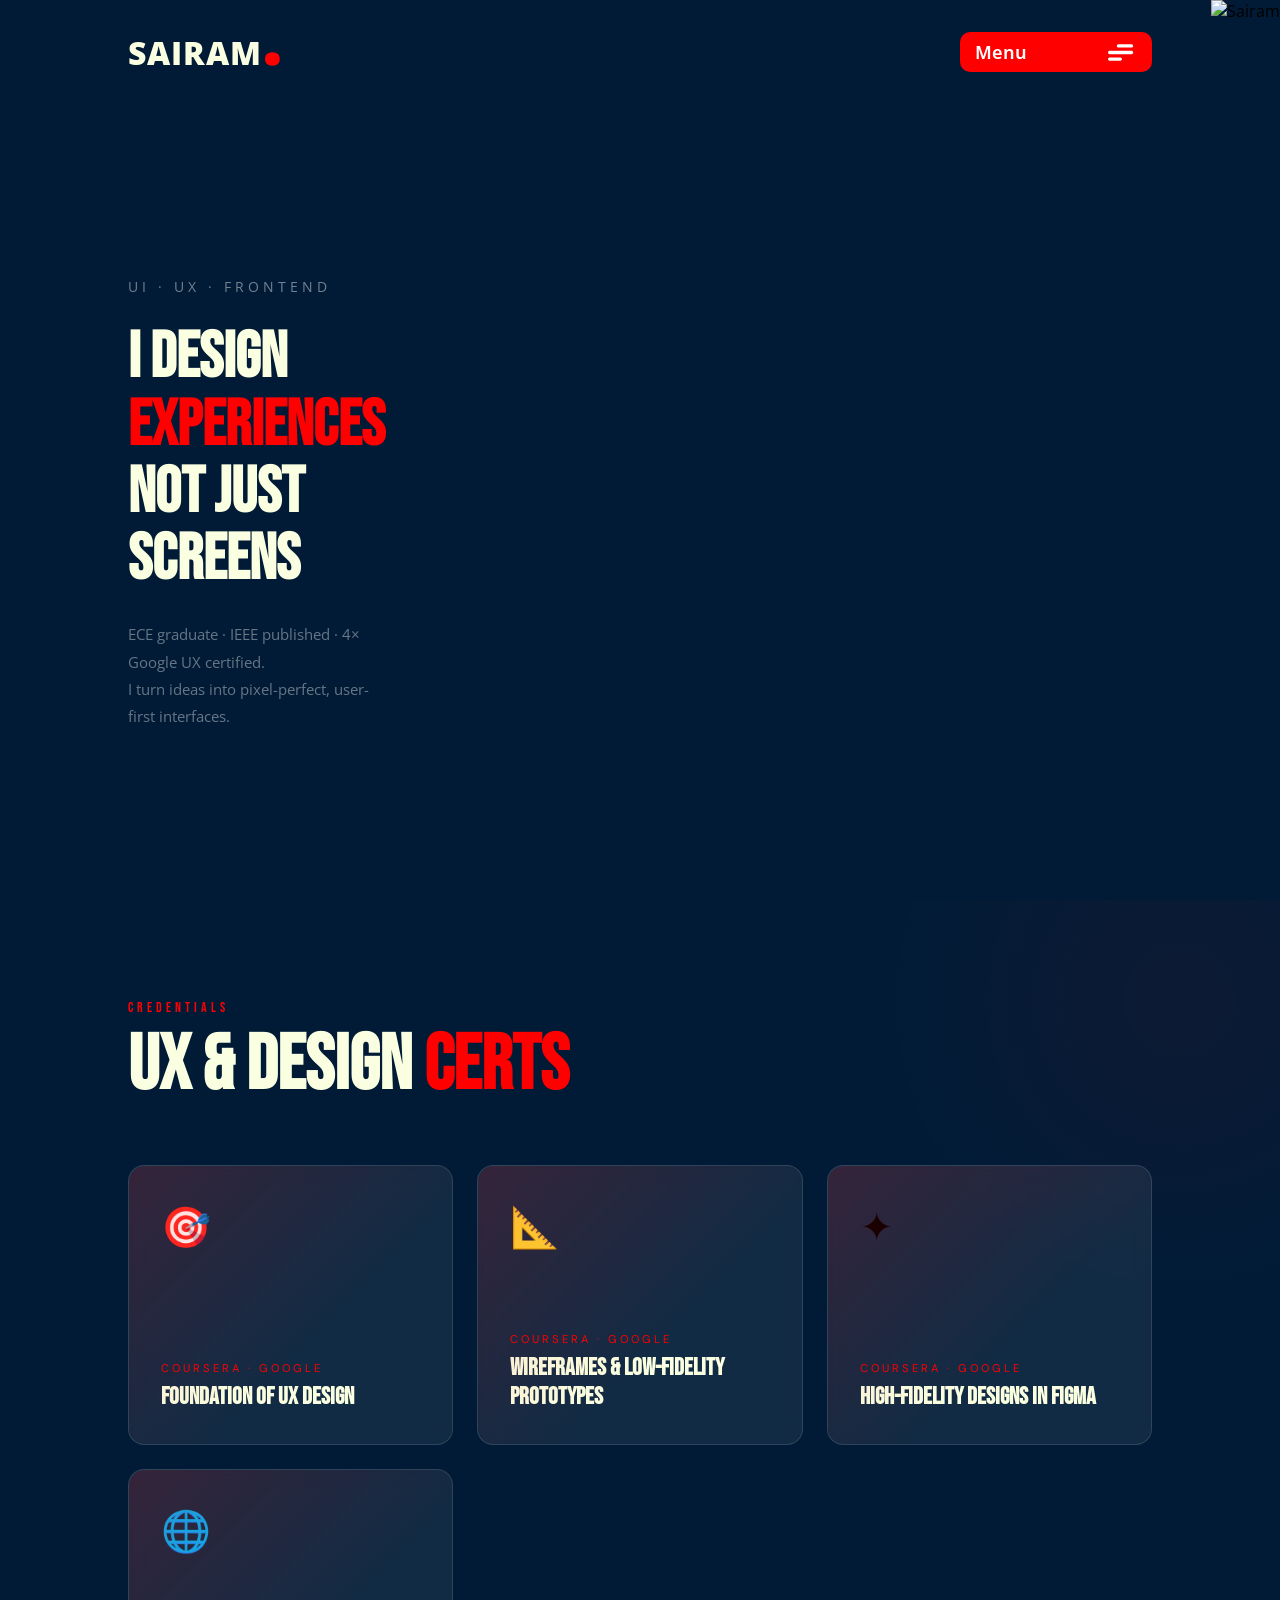
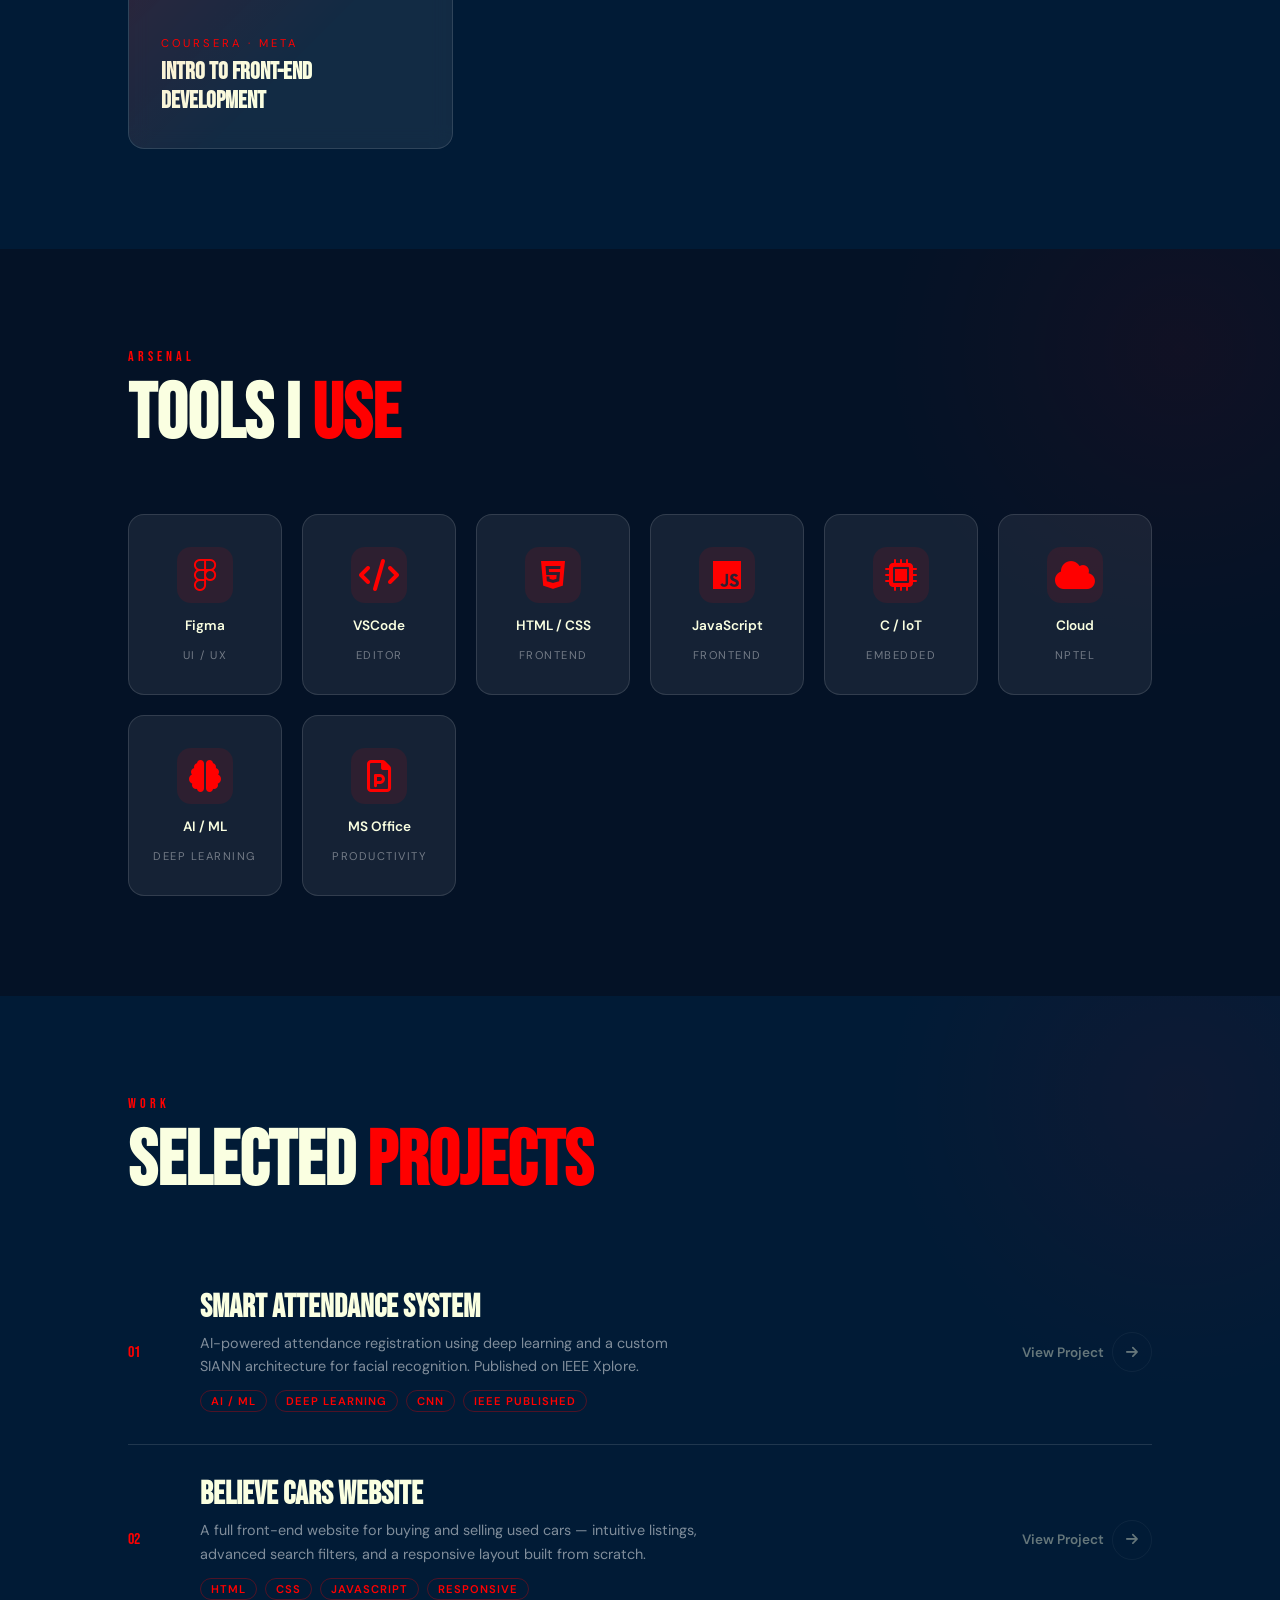
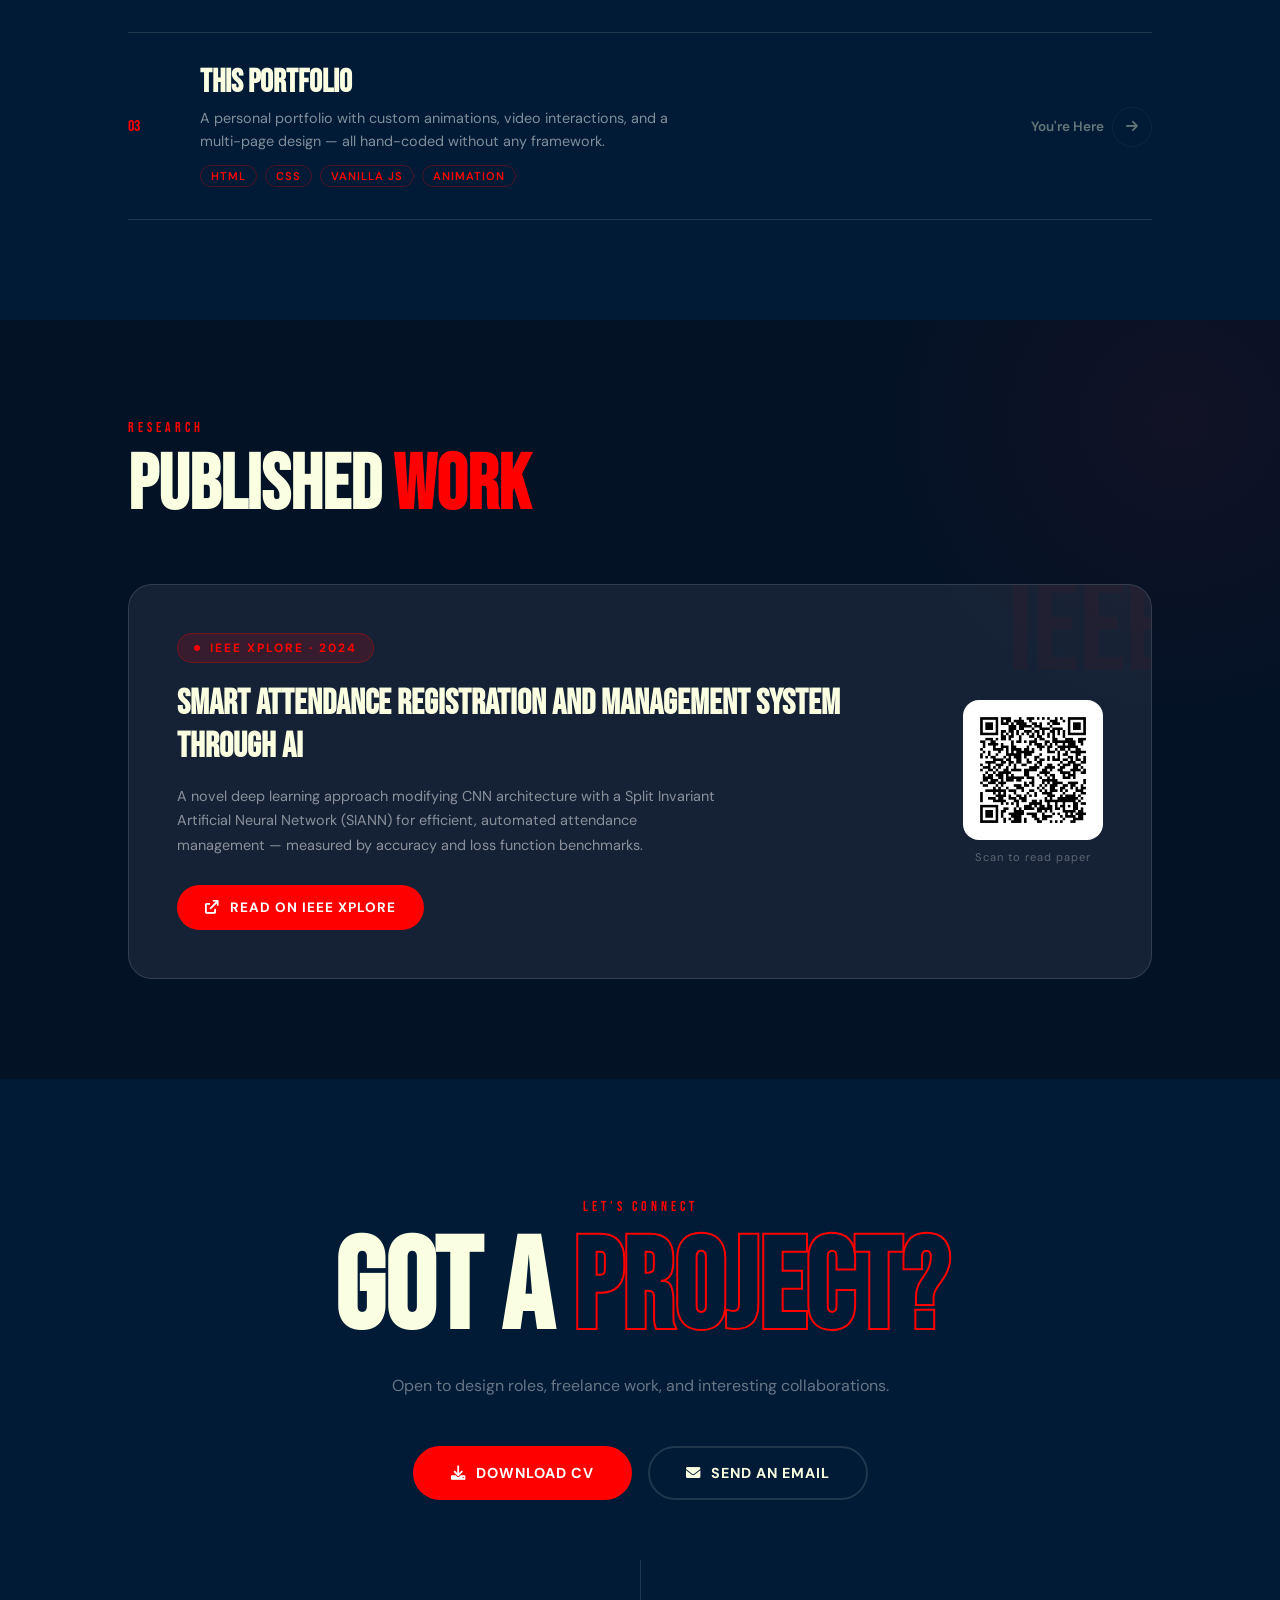
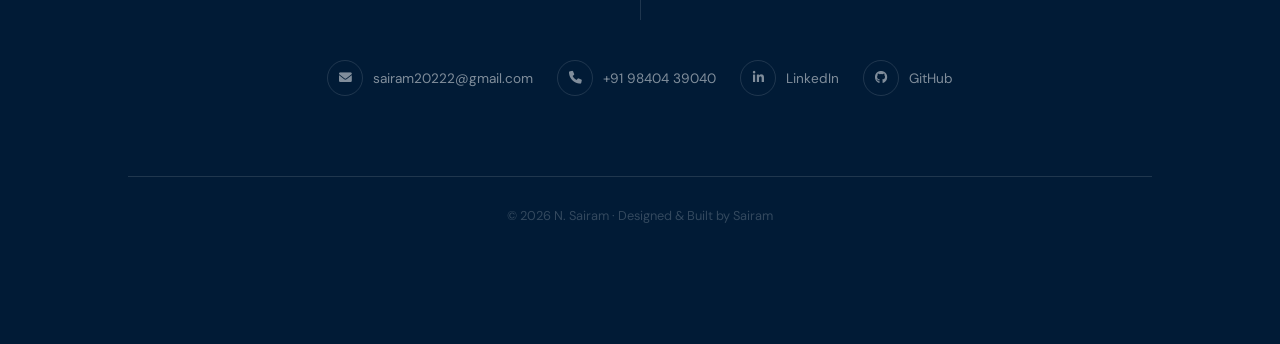
==== designer.html @ 799eae0f "Add large file" ====
<!DOCTYPE html>
<html lang="en">

<head>
  <meta charset="UTF-8">
  <meta name="viewport" content="width=device-width, initial-scale=1.0">
  <title>Sairam — The Designer</title>

  <!-- Icons -->
  <link rel="stylesheet" href="https://cdnjs.cloudflare.com/ajax/libs/font-awesome/6.0.0-beta3/css/all.min.css">
  <!-- Fonts -->
  <link rel="preconnect" href="https://fonts.googleapis.com">
  <link href="https://fonts.googleapis.com/css2?family=Bebas+Neue&family=DM+Sans:wght@300;400;600;700&family=Open+Sans:wght@400;600;800&display=swap" rel="stylesheet">

  <style>
    /* ── Reset ── */
    * { padding: 0; margin: 0; outline: none; border: none; box-sizing: border-box; }

    :root {
      --navy:   rgb(1, 27, 54);
      --red:    rgb(255, 0, 0);
      --cream:  rgb(250, 255, 225);
      --mid:    rgba(255,255,255,0.07);
      --border: rgba(255,255,255,0.12);
    }

    html { scroll-behavior: smooth; }

    body {
      background-color: var(--navy);
      padding: 0;
      font-family: "Open Sans", sans-serif;
    }

    /* ══════════════════════════════════════════
       HERO
    ══════════════════════════════════════════ */
    #hero-designer {
      position: relative;
      height: 100vh;
      overflow: hidden;
      background-color: var(--navy);
    }

    /* Background layer */
    .bg-layer-designer {
      position: absolute;
      inset: 0;
      z-index: 0;
      pointer-events: none;
      background-color: var(--navy);
    }

    .hero-img-side {
      position: absolute;
      bottom: 0;
      right: 0;
      height: 100vh;
      width: auto;
      object-fit: cover;
      z-index: 1;
      opacity: 0;
      animation: slideInRight 1.2s cubic-bezier(0.4, 0, 0.2, 1) 0.3s forwards;
    }

    /* Header */
    header {
      position: relative;
      z-index: 10;
      display: flex;
      align-items: center;
      justify-content: space-between;
      padding: 30px 10%;
      opacity: 0;
      animation: topIn 1.4s ease-in-out 0.2s forwards;
    }

    .header-logo-designer {
      font-size: 32px;
      font-weight: 800;
      letter-spacing: 1px;
      text-transform: uppercase;
      color: var(--cream);
      font-family: "Open Sans", sans-serif;
      text-decoration: none;
    }
    .header-logo-designer span {
      font-size: 72px;
      color: var(--red);
      line-height: 0.2;
    }

    /* Menu label */
    .main > .inp { display: none; }
    .main {
      font-weight: 650;
      font-size: 18px;
      color: white;
      background-color: var(--red);
      padding: 3px 15px;
      border-radius: 10px;
      display: flex;
      align-items: center;
      height: 2.5rem;
      width: 12rem;
      position: relative;
      cursor: pointer;
      justify-content: space-between;
      font-family: "Open Sans", sans-serif;
    }

    .hamburger {
      display: flex;
      align-items: center;
      width: 35px;
      height: 35px;
      cursor: pointer;
    }
    .hamburger svg {
      height: 100%;
      width: 100%;
      transition: transform 600ms cubic-bezier(0.4, 0, 0.2, 1);
    }
    .line {
      fill: none;
      stroke: white;
      stroke-linecap: round;
      stroke-linejoin: round;
      stroke-width: 3;
      transition: stroke-dasharray 600ms cubic-bezier(0.4, 0, 0.2, 1),
                  stroke-dashoffset 600ms cubic-bezier(0.4, 0, 0.2, 1);
    }
    .line-top-bottom { stroke-dasharray: 12 63; }
    .inp:not(:checked) + .hamburger svg { transform: rotate(-45deg); }
    .inp:not(:checked) + .hamburger svg .line-top-bottom {
      stroke-dasharray: 20 300;
      stroke-dashoffset: -32.42;
    }

    .menu-container {
      background-color: white;
      color: var(--red);
      border-radius: 10px;
      position: absolute;
      width: 100%;
      left: 0;
      top: 130%;
      overflow: hidden;
      clip-path: inset(0% 0% 0% 0% round 10px);
      transition: all 0.4s;
      z-index: 100;
    }
    .menu-list {
      --delay: 0.2s;
      --trdelay: 0.15s;
      padding: 8px 10px;
      transition: background-color 0.2s;
      position: relative;
      transform: translateY(30px);
      opacity: 0;
      cursor: pointer;
      font-family: "Open Sans", sans-serif;
      font-size: 15px;
    }
    .menu-list::after {
      content: "";
      position: absolute;
      top: 100%; left: 50%;
      transform: translateX(-50%);
      height: 1px;
      background-color: rgba(0,0,0,0.3);
      width: 95%;
    }
    .menu-list:hover { background-color: rgb(223,223,223); }

    .inp:checked ~ .menu-container { clip-path: inset(10% 50% 90% 50% round 10px); }
    .inp:not(:checked) ~ .menu-container .menu-list { transform: translateY(0); opacity: 1; }
    .inp:not(:checked) ~ .menu-container .menu-list:nth-child(1) { transition: transform 0.2s var(--delay), opacity 0.2s var(--delay); }
    .inp:not(:checked) ~ .menu-container .menu-list:nth-child(2) { transition: transform 0.2s calc(var(--delay) + var(--trdelay)*1), opacity 0.2s calc(var(--delay) + var(--trdelay)*1); }
    .inp:not(:checked) ~ .menu-container .menu-list:nth-child(3) { transition: transform 0.2s calc(var(--delay) + var(--trdelay)*2), opacity 0.2s calc(var(--delay) + var(--trdelay)*2); }
    .inp:not(:checked) ~ .menu-container .menu-list:nth-child(4) { transition: transform 0.2s calc(var(--delay) + var(--trdelay)*3), opacity 0.2s calc(var(--delay) + var(--trdelay)*3); }

    /* Hero content */
    .hero-content {
      position: relative;
      z-index: 2;
      padding: 0 10%;
      height: calc(100vh - 100px);
      display: flex;
      flex-direction: column;
      justify-content: center;
      gap: 28px;
      max-width: 520px;
    }

    .hero-eyebrow {
      font-family: "Open Sans", sans-serif;
      font-size: 0.85rem;
      letter-spacing: 4px;
      text-transform: uppercase;
      color: rgba(255,255,255,0.45);
      opacity: 0;
      animation: bottomIn 1.4s ease-in-out 0.2s forwards;
    }

    .hero-h1 {
      font-family: 'Bebas Neue', sans-serif;
      font-size: clamp(2.8rem, 5vw, 4.5rem);
      line-height: 1.05;
      color: var(--cream);
      opacity: 0;
      animation: bottomIn 1.4s ease-in-out 0.3s forwards;
    }
    .hero-h1 span { color: var(--red); }

    .hero-p {
      font-family: "Open Sans", sans-serif;
      font-size: 0.95rem;
      line-height: 1.8;
      color: rgba(255,255,255,0.4);
      max-width: 400px;
      opacity: 0;
      animation: bottomIn 1.4s ease-in-out 0.4s forwards;
    }

    .hero-cta {
      opacity: 0;
      animation: bottomIn 1.4s ease-in-out 0.5s forwards;
    }

    .hero-btn {
      font-family: "Open Sans", sans-serif;
      font-size: 16px;
      font-weight: 700;
      letter-spacing: 1px;
      text-transform: uppercase;
      background-color: var(--red);
      color: white;
      height: 50px;
      padding: 0 32px;
      border-radius: 6px;
      cursor: pointer;
      transition: 0.3s;
      border: 2px solid var(--red);
    }
    .hero-btn:hover { background-color: transparent; color: var(--red); }

    .hero-socials {
      display: flex;
      gap: 16px;
      opacity: 0;
      animation: bottomIn 1.4s ease-in-out 0.6s forwards;
    }
    .hero-socials i {
      font-size: 14px;
      border: 2px solid rgba(255,255,255,0.2);
      display: flex; align-items: center; justify-content: center;
      height: 20px; width: 20px;
      padding: 8px;
      border-radius: 50%;
      color: rgba(255,255,255,0.4);
      cursor: pointer;
      transition: 0.3s;
    }
    .hero-socials i:hover { color: var(--red); border-color: var(--red); transform: scale(1.1); }

    /* ══════════════════════════════════════════
       SHARED SECTION STYLES
    ══════════════════════════════════════════ */
    .ds-section {
      background-color: var(--navy);
      padding: 100px 10%;
      position: relative;
      overflow: hidden;
    }
    .ds-section::before {
      content: '';
      position: absolute;
      width: 600px; height: 600px;
      border-radius: 50%;
      background: radial-gradient(circle, rgba(255,0,0,0.05) 0%, transparent 70%);
      top: -200px; right: -200px;
      pointer-events: none;
    }
    .ds-label {
      font-family: 'Bebas Neue', sans-serif;
      font-size: 0.85rem;
      letter-spacing: 4px;
      color: var(--red);
      text-transform: uppercase;
      margin-bottom: 12px;
      display: block;
    }
    .ds-heading {
      font-family: 'Bebas Neue', sans-serif;
      font-size: clamp(2.5rem, 6vw, 5rem);
      color: var(--cream);
      line-height: 1;
      margin-bottom: 60px;
    }
    .ds-heading span { color: var(--red); }

    /* ══════════════════════════════════════════
       SECTION 2 — CERTIFICATIONS
    ══════════════════════════════════════════ */
    #s2-certs { background-color: var(--navy); }

    .certs-grid {
      display: grid;
      grid-template-columns: repeat(auto-fit, minmax(260px, 1fr));
      gap: 24px;
    }
    .cert-card { perspective: 1000px; height: 280px; cursor: pointer; }
    .cert-inner {
      position: relative;
      width: 100%; height: 100%;
      transform-style: preserve-3d;
      transition: transform 0.7s cubic-bezier(0.4,0,0.2,1);
    }
    .cert-card:hover .cert-inner { transform: rotateY(180deg); }
    .cert-front, .cert-back {
      position: absolute; inset: 0;
      backface-visibility: hidden;
      border-radius: 16px; padding: 32px;
      display: flex; flex-direction: column; justify-content: flex-end;
      border: 1px solid var(--border);
    }
    .cert-front {
      background: var(--mid);
      backdrop-filter: blur(10px);
    }
    .cert-front::before {
      content: '';
      position: absolute; inset: 0;
      border-radius: 16px;
      background: linear-gradient(135deg, rgba(255,0,0,0.15) 0%, transparent 60%);
    }
    .cert-icon { font-size: 2.5rem; margin-bottom: auto; }
    .cert-platform {
      font-family: 'DM Sans', sans-serif;
      font-size: 0.7rem; letter-spacing: 3px;
      color: var(--red); text-transform: uppercase; margin-bottom: 8px;
    }
    .cert-title {
      font-family: 'Bebas Neue', sans-serif;
      font-size: 1.5rem; color: var(--cream); line-height: 1.2;
    }
    .cert-back {
      background: var(--red);
      transform: rotateY(180deg);
      justify-content: center; align-items: flex-start; gap: 12px;
    }
    .cert-back-title { font-family: 'Bebas Neue', sans-serif; font-size: 1.4rem; color: white; }
    .cert-back-desc { font-family: 'DM Sans', sans-serif; font-size: 0.9rem; color: rgba(255,255,255,0.85); line-height: 1.6; }
    .cert-badge {
      display: inline-flex; align-items: center; gap: 6px;
      background: rgba(255,255,255,0.2); color: white;
      font-family: 'DM Sans', sans-serif; font-size: 0.75rem; font-weight: 600;
      padding: 4px 12px; border-radius: 100px; margin-top: auto;
    }

    /* ══════════════════════════════════════════
       SECTION 3 — TOOLS
    ══════════════════════════════════════════ */
    #s3-tools { background: rgb(4, 18, 38); }
    .tools-grid {
      display: grid;
      grid-template-columns: repeat(auto-fit, minmax(140px, 1fr));
      gap: 20px;
    }
    .tool-item {
      background: var(--mid); border: 1px solid var(--border);
      border-radius: 16px; padding: 32px 20px;
      text-align: center; display: flex; flex-direction: column;
      align-items: center; gap: 14px;
      transition: all 0.3s ease; position: relative; overflow: hidden;
    }
    .tool-item::after {
      content: ''; position: absolute; bottom: 0; left: 0; right: 0;
      height: 3px; background: var(--red);
      transform: scaleX(0); transition: transform 0.3s ease; transform-origin: left;
    }
    .tool-item:hover { transform: translateY(-6px); border-color: rgba(255,0,0,0.4); background: rgba(255,0,0,0.06); }
    .tool-item:hover::after { transform: scaleX(1); }
    .tool-icon {
      font-size: 2rem; width: 56px; height: 56px;
      background: rgba(255,0,0,0.1); border-radius: 14px;
      display: flex; align-items: center; justify-content: center; color: var(--red);
    }
    .tool-name { font-family: 'DM Sans', sans-serif; font-size: 0.85rem; font-weight: 600; color: var(--cream); }
    .tool-type { font-family: 'DM Sans', sans-serif; font-size: 0.7rem; color: rgba(255,255,255,0.4); text-transform: uppercase; letter-spacing: 1.5px; }

    /* ══════════════════════════════════════════
       SECTION 4 — PROJECTS
    ══════════════════════════════════════════ */
    #s4-projects { background: var(--navy); }
    .projects-list { display: flex; flex-direction: column; gap: 2px; }
    .project-row {
      display: flex; align-items: center; justify-content: space-between;
      padding: 32px 0; border-bottom: 1px solid var(--border);
      gap: 40px; cursor: pointer;
      transition: padding 0.3s ease; position: relative;
    }
    .project-row:hover { padding-left: 20px; }
    .project-row::before {
      content: ''; position: absolute; left: 0; top: 0; bottom: 0;
      width: 3px; background: var(--red);
      transform: scaleY(0); transition: transform 0.3s ease; transform-origin: bottom;
    }
    .project-row:hover::before { transform: scaleY(1); }
    .project-num { font-family: 'Bebas Neue', sans-serif; font-size: 1rem; color: var(--red); min-width: 32px; }
    .project-info { flex: 1; }
    .project-name { font-family: 'Bebas Neue', sans-serif; font-size: 2rem; color: var(--cream); line-height: 1; margin-bottom: 8px; transition: color 0.3s; }
    .project-row:hover .project-name { color: var(--red); }
    .project-desc { font-family: 'DM Sans', sans-serif; font-size: 0.9rem; color: rgba(255,255,255,0.5); line-height: 1.6; max-width: 500px; }
    .project-tags { display: flex; flex-wrap: wrap; gap: 8px; margin-top: 12px; }
    .project-tag {
      font-family: 'DM Sans', sans-serif; font-size: 0.7rem; font-weight: 600;
      letter-spacing: 1px; text-transform: uppercase;
      color: var(--red); border: 1px solid rgba(255,0,0,0.3);
      padding: 3px 10px; border-radius: 100px;
    }
    .project-link {
      font-family: 'DM Sans', sans-serif; font-size: 0.85rem; font-weight: 600;
      color: var(--cream); text-decoration: none;
      display: flex; align-items: center; gap: 8px;
      white-space: nowrap; opacity: 0.4; transition: opacity 0.3s;
    }
    .project-row:hover .project-link { opacity: 1; }
    .project-arrow {
      width: 40px; height: 40px;
      border: 1px solid var(--border); border-radius: 50%;
      display: flex; align-items: center; justify-content: center;
      transition: all 0.3s;
    }
    .project-row:hover .project-arrow { background: var(--red); border-color: var(--red); transform: rotate(45deg); }

    /* ══════════════════════════════════════════
       SECTION 5 — PUBLICATION
    ══════════════════════════════════════════ */
    #s5-pub { background: rgb(4, 18, 38); }
    .pub-card {
      background: var(--mid); border: 1px solid var(--border);
      border-radius: 24px; padding: 48px;
      display: grid; grid-template-columns: 1fr auto;
      gap: 40px; align-items: center;
      position: relative; overflow: hidden;
    }
    .pub-card::before {
      content: 'IEEE';
      position: absolute; right: -20px; top: -30px;
      font-family: 'Bebas Neue', sans-serif; font-size: 8rem;
      color: rgba(255,0,0,0.04); pointer-events: none;
    }
    .pub-badge {
      display: inline-flex; align-items: center; gap: 8px;
      background: rgba(255,0,0,0.15); border: 1px solid rgba(255,0,0,0.3);
      color: var(--red); font-family: 'DM Sans', sans-serif;
      font-size: 0.75rem; font-weight: 700; letter-spacing: 2px;
      text-transform: uppercase; padding: 6px 16px;
      border-radius: 100px; margin-bottom: 20px;
      display: inline-flex;
    }
    .pub-title { font-family: 'Bebas Neue', sans-serif; font-size: clamp(1.4rem, 3vw, 2.2rem); color: var(--cream); line-height: 1.2; margin-bottom: 16px; }
    .pub-desc { font-family: 'DM Sans', sans-serif; font-size: 0.9rem; color: rgba(255,255,255,0.5); line-height: 1.7; max-width: 540px; margin-bottom: 28px; }
    .pub-link {
      display: inline-flex; align-items: center; gap: 10px;
      background: var(--red); color: white;
      font-family: 'DM Sans', sans-serif; font-size: 0.85rem; font-weight: 700;
      letter-spacing: 1px; text-transform: uppercase; text-decoration: none;
      padding: 14px 28px; border-radius: 100px; transition: 0.3s;
    }
    .pub-link:hover { background: white; color: var(--red); }
    .pub-qr-wrap { display: flex; flex-direction: column; align-items: center; }
    .pub-qr {
      width: 140px; height: 140px; background: white;
      border-radius: 16px; display: flex; align-items: center;
      justify-content: center; padding: 12px; flex-shrink: 0;
    }
    .pub-qr img { width: 100%; height: 100%; object-fit: contain; }
    .pub-qr-label { font-family: 'DM Sans', sans-serif; font-size: 0.7rem; color: rgba(255,255,255,0.3); text-align: center; margin-top: 10px; letter-spacing: 1px; }

    /* ══════════════════════════════════════════
       SECTION 6 — CTA
    ══════════════════════════════════════════ */
    #s6-cta { background: var(--navy); text-align: center; padding: 120px 10%; }
    .cta-big { font-family: 'Bebas Neue', sans-serif; font-size: clamp(3rem, 10vw, 8rem); color: var(--cream); line-height: 1; margin-bottom: 20px; }
    .cta-big span { color: transparent; -webkit-text-stroke: 2px var(--red); }
    .cta-sub { font-family: 'DM Sans', sans-serif; font-size: 1rem; color: rgba(255,255,255,0.4); margin-bottom: 50px; }
    .cta-buttons { display: flex; gap: 16px; justify-content: center; flex-wrap: wrap; margin-bottom: 60px; }
    .cta-btn-primary {
      display: inline-flex; align-items: center; gap: 10px;
      background: var(--red); color: white;
      font-family: 'DM Sans', sans-serif; font-size: 0.9rem; font-weight: 700;
      letter-spacing: 1px; text-transform: uppercase; text-decoration: none;
      padding: 16px 36px; border-radius: 100px;
      transition: 0.3s; border: 2px solid var(--red);
    }
    .cta-btn-primary:hover { background: transparent; color: var(--red); }
    .cta-btn-secondary {
      display: inline-flex; align-items: center; gap: 10px;
      background: transparent; color: var(--cream);
      font-family: 'DM Sans', sans-serif; font-size: 0.9rem; font-weight: 700;
      letter-spacing: 1px; text-transform: uppercase; text-decoration: none;
      padding: 16px 36px; border-radius: 100px;
      transition: 0.3s; border: 2px solid var(--border);
    }
    .cta-btn-secondary:hover { border-color: var(--cream); }
    .cta-divider { width: 1px; height: 60px; background: var(--border); margin: 0 auto 40px; }
    .cta-contacts { display: flex; gap: 24px; justify-content: center; flex-wrap: wrap; }
    .cta-contact-item {
      display: flex; align-items: center; gap: 10px;
      color: rgba(255,255,255,0.5); font-family: 'DM Sans', sans-serif;
      font-size: 0.85rem; text-decoration: none; transition: color 0.3s;
    }
    .cta-contact-item:hover { color: var(--red); }
    .cta-contact-item i {
      width: 36px; height: 36px; border: 1px solid var(--border);
      border-radius: 50%; display: flex; align-items: center; justify-content: center;
      font-size: 0.8rem; transition: all 0.3s;
    }
    .cta-contact-item:hover i { border-color: var(--red); color: var(--red); }
    .footer-line {
      margin-top: 80px; padding-top: 30px;
      border-top: 1px solid var(--border);
      font-family: 'DM Sans', sans-serif; font-size: 0.8rem; color: rgba(255,255,255,0.2);
    }

    /* ══════════════════════════════════════════
       SCROLL REVEAL
    ══════════════════════════════════════════ */
    .reveal { opacity: 0; transform: translateY(40px); transition: opacity 0.8s ease, transform 0.8s ease; }
    .reveal.visible { opacity: 1; transform: translateY(0); }
    .reveal-delay-1 { transition-delay: 0.1s; }
    .reveal-delay-2 { transition-delay: 0.2s; }
    .reveal-delay-3 { transition-delay: 0.3s; }
    .reveal-delay-4 { transition-delay: 0.4s; }

    /* ══════════════════════════════════════════
       ANIMATIONS
    ══════════════════════════════════════════ */
    @keyframes topIn {
      from { transform: translateY(-100px); opacity: 0; }
      to   { transform: translateY(0);      opacity: 1; }
    }
    @keyframes bottomIn {
      from { transform: translateY(60px); opacity: 0; }
      to   { transform: translateY(0);    opacity: 1; }
    }
    @keyframes slideInRight {
      from { transform: translateX(100%); opacity: 0; }
      to   { transform: translateX(0);    opacity: 1; }
    }

    /* ══════════════════════════════════════════
       RESPONSIVE
    ══════════════════════════════════════════ */
    @media (max-width: 768px) {
      .ds-section { padding: 60px 5%; }
      header { padding: 20px 5%; }
      .hero-content { padding: 0 5%; }
      .pub-card { grid-template-columns: 1fr; }
      .pub-qr-wrap { display: none; }
      #s6-cta { padding: 80px 5%; }
      .project-link { display: none; }
    }
  </style>
</head>

<body>

  <!-- ══════════════════════════════════════════
       SECTION 1 — HERO
  ══════════════════════════════════════════ -->
  <section id="hero-designer">

    <!-- Background image -->
    <div class="bg-layer-designer">
      <img class="hero-img-side" src="Hero Pic-3-side.png" alt="Sairam">
    </div>

    <!-- Header -->
    <header>
      <a class="header-logo-designer" href="index.html">Sairam<span>.</span></a>

      <label class="main">
        Menu
        <input class="inp" checked type="checkbox" />
        <div class="hamburger">
          <svg viewBox="0 0 32 32">
            <path class="line line-top-bottom"
              d="M27 10 13 10C10.8 10 9 8.2 9 6 9 3.5 10.8 2 13 2 15.2 2 17 3.8 17 6L17 26C17 28.2 18.8 30 21 30 23.2 30 25 28.2 25 26 25 23.8 23.2 22 21 22L7 22">
            </path>
            <path class="line" d="M7 16 27 16"></path>
          </svg>
        </div>
        <section class="menu-container">
          <div class="menu-list" onclick="window.location='index.html'">Home</div>
          <div class="menu-list" onclick="window.location='qaengineer.html'">The QA Engineer</div>
          <div class="menu-list">Portfolio</div>
          <div class="menu-list">Contact</div>
        </section>
      </label>
    </header>

    <!-- Hero text -->
    <div class="hero-content">
      <p class="hero-eyebrow">UI · UX · Frontend</p>
      <h1 class="hero-h1">I Design <span>Experiences</span><br>Not Just Screens</h1>
      <p class="hero-p">ECE graduate · IEEE published · 4× Google UX certified.<br>I turn ideas into pixel-perfect, user-first interfaces.</p>
      
    </div>

  </section>

  <!-- ══════════════════════════════════════════
       SECTION 2 — CERTIFICATIONS
  ══════════════════════════════════════════ -->
  <section class="ds-section" id="s2-certs">
    <span class="ds-label reveal">Credentials</span>
    <h2 class="ds-heading reveal">UX & Design <span>Certs</span></h2>

    <div class="certs-grid">
      <div class="cert-card reveal reveal-delay-1">
        <div class="cert-inner">
          <div class="cert-front">
            <div class="cert-icon">🎯</div>
            <p class="cert-platform">Coursera · Google</p>
            <h3 class="cert-title">Foundation of UX Design</h3>
          </div>
          <div class="cert-back">
            <h3 class="cert-back-title">Foundation of UX Design</h3>
            <p class="cert-back-desc">Core UX principles — user research, personas, accessibility, and the design thinking process.</p>
            <span class="cert-badge">✓ Completed</span>
          </div>
        </div>
      </div>

      <div class="cert-card reveal reveal-delay-2">
        <div class="cert-inner">
          <div class="cert-front">
            <div class="cert-icon">📐</div>
            <p class="cert-platform">Coursera · Google</p>
            <h3 class="cert-title">Wireframes & Low-Fidelity Prototypes</h3>
          </div>
          <div class="cert-back">
            <h3 class="cert-back-title">Wireframes & Prototypes</h3>
            <p class="cert-back-desc">Building user flows, paper wireframes, and low-fidelity digital prototypes to test ideas fast.</p>
            <span class="cert-badge">✓ Completed</span>
          </div>
        </div>
      </div>

      <div class="cert-card reveal reveal-delay-3">
        <div class="cert-inner">
          <div class="cert-front">
            <div class="cert-icon">✦</div>
            <p class="cert-platform">Coursera · Google</p>
            <h3 class="cert-title">High-Fidelity Designs in Figma</h3>
          </div>
          <div class="cert-back">
            <h3 class="cert-back-title">High-Fidelity Designs</h3>
            <p class="cert-back-desc">Creating polished, pixel-perfect UI designs and interactive prototypes in Figma for client-ready handoff.</p>
            <span class="cert-badge">✓ Completed</span>
          </div>
        </div>
      </div>

      <div class="cert-card reveal reveal-delay-4">
        <div class="cert-inner">
          <div class="cert-front">
            <div class="cert-icon">🌐</div>
            <p class="cert-platform">Coursera · Meta</p>
            <h3 class="cert-title">Intro to Front-End Development</h3>
          </div>
          <div class="cert-back">
            <h3 class="cert-back-title">Front-End Development</h3>
            <p class="cert-back-desc">HTML, CSS, and the React framework — bridging the gap between design and working code in the browser.</p>
            <span class="cert-badge">✓ Completed</span>
          </div>
        </div>
      </div>
    </div>
  </section>

  <!-- ══════════════════════════════════════════
       SECTION 3 — TOOLS
  ══════════════════════════════════════════ -->
  <section class="ds-section" id="s3-tools">
    <span class="ds-label reveal">Arsenal</span>
    <h2 class="ds-heading reveal">Tools I <span>Use</span></h2>
    <div class="tools-grid">
      <div class="tool-item reveal reveal-delay-1">
        <div class="tool-icon"><i class="fa-brands fa-figma"></i></div>
        <span class="tool-name">Figma</span>
        <span class="tool-type">UI / UX</span>
      </div>
      <div class="tool-item reveal reveal-delay-2">
        <div class="tool-icon"><i class="fa-solid fa-code"></i></div>
        <span class="tool-name">VSCode</span>
        <span class="tool-type">Editor</span>
      </div>
      <div class="tool-item reveal reveal-delay-3">
        <div class="tool-icon"><i class="fa-brands fa-html5"></i></div>
        <span class="tool-name">HTML / CSS</span>
        <span class="tool-type">Frontend</span>
      </div>
      <div class="tool-item reveal reveal-delay-4">
        <div class="tool-icon"><i class="fa-brands fa-js"></i></div>
        <span class="tool-name">JavaScript</span>
        <span class="tool-type">Frontend</span>
      </div>
      <div class="tool-item reveal reveal-delay-1">
        <div class="tool-icon"><i class="fa-solid fa-microchip"></i></div>
        <span class="tool-name">C / IoT</span>
        <span class="tool-type">Embedded</span>
      </div>
      <div class="tool-item reveal reveal-delay-2">
        <div class="tool-icon"><i class="fa-solid fa-cloud"></i></div>
        <span class="tool-name">Cloud</span>
        <span class="tool-type">NPTEL</span>
      </div>
      <div class="tool-item reveal reveal-delay-3">
        <div class="tool-icon"><i class="fa-solid fa-brain"></i></div>
        <span class="tool-name">AI / ML</span>
        <span class="tool-type">Deep Learning</span>
      </div>
      <div class="tool-item reveal reveal-delay-4">
        <div class="tool-icon"><i class="fa-regular fa-file-powerpoint"></i></div>
        <span class="tool-name">MS Office</span>
        <span class="tool-type">Productivity</span>
      </div>
    </div>
  </section>

  <!-- ══════════════════════════════════════════
       SECTION 4 — PROJECTS
  ══════════════════════════════════════════ -->
  <section class="ds-section" id="s4-projects">
    <span class="ds-label reveal">Work</span>
    <h2 class="ds-heading reveal">Selected <span>Projects</span></h2>
    <div class="projects-list">

      <div class="project-row reveal">
        <span class="project-num">01</span>
        <div class="project-info">
          <h3 class="project-name">Smart Attendance System</h3>
          <p class="project-desc">AI-powered attendance registration using deep learning and a custom SIANN architecture for facial recognition. Published on IEEE Xplore.</p>
          <div class="project-tags">
            <span class="project-tag">AI / ML</span>
            <span class="project-tag">Deep Learning</span>
            <span class="project-tag">CNN</span>
            <span class="project-tag">IEEE Published</span>
          </div>
        </div>
        <a href="https://github.com/SairamNatesan/Smart-Attendance-Registration-and-Management-System-through-AI" target="_blank" class="project-link">
          View Project
          <span class="project-arrow"><i class="fa-solid fa-arrow-right"></i></span>
        </a>
      </div>

      <div class="project-row reveal">
        <span class="project-num">02</span>
        <div class="project-info">
          <h3 class="project-name">Believe Cars Website</h3>
          <p class="project-desc">A full front-end website for buying and selling used cars — intuitive listings, advanced search filters, and a responsive layout built from scratch.</p>
          <div class="project-tags">
            <span class="project-tag">HTML</span>
            <span class="project-tag">CSS</span>
            <span class="project-tag">JavaScript</span>
            <span class="project-tag">Responsive</span>
          </div>
        </div>
        <a href="https://github.com/SairamNatesan/Believe_cars" target="_blank" class="project-link">
          View Project
          <span class="project-arrow"><i class="fa-solid fa-arrow-right"></i></span>
        </a>
      </div>

      <div class="project-row reveal">
        <span class="project-num">03</span>
        <div class="project-info">
          <h3 class="project-name">This Portfolio</h3>
          <p class="project-desc">A personal portfolio with custom animations, video interactions, and a multi-page design — all hand-coded without any framework.</p>
          <div class="project-tags">
            <span class="project-tag">HTML</span>
            <span class="project-tag">CSS</span>
            <span class="project-tag">Vanilla JS</span>
            <span class="project-tag">Animation</span>
          </div>
        </div>
        <a href="#" class="project-link">
          You're Here
          <span class="project-arrow"><i class="fa-solid fa-arrow-right"></i></span>
        </a>
      </div>

    </div>
  </section>

  <!-- ══════════════════════════════════════════
       SECTION 5 — PUBLICATION
  ══════════════════════════════════════════ -->
  <section class="ds-section" id="s5-pub">
    <span class="ds-label reveal">Research</span>
    <h2 class="ds-heading reveal">Published <span>Work</span></h2>
    <div class="pub-card reveal">
      <div>
        <span class="pub-badge">
          <i class="fa-solid fa-circle" style="font-size:6px"></i>
          IEEE Xplore · 2024
        </span>
        <h3 class="pub-title">Smart Attendance Registration and Management System through AI</h3>
        <p class="pub-desc">A novel deep learning approach modifying CNN architecture with a Split Invariant Artificial Neural Network (SIANN) for efficient, automated attendance management — measured by accuracy and loss function benchmarks.</p>
        <a href="https://ieeexplore.ieee.org/document/10404725" target="_blank" class="pub-link">
          <i class="fa-solid fa-arrow-up-right-from-square"></i>
          Read on IEEE Xplore
        </a>
      </div>
      <div class="pub-qr-wrap">
        <div class="pub-qr">
          <img src="paper-qr.png" alt="QR Code" onerror="this.parentElement.style.background='#eee'">
        </div>
        <p class="pub-qr-label">Scan to read paper</p>
      </div>
    </div>
  </section>

  <!-- ══════════════════════════════════════════
       SECTION 6 — CTA
  ══════════════════════════════════════════ -->
  <section id="s6-cta">
    <span class="ds-label reveal">Let's Connect</span>
    <h2 class="cta-big reveal">Got a <span>Project?</span></h2>
    <p class="cta-sub reveal">Open to design roles, freelance work, and interesting collaborations.</p>

    <div class="cta-buttons reveal">
      <a href="Cv_qr_.pdf" download class="cta-btn-primary">
        <i class="fa-solid fa-download"></i>
        Download CV
      </a>
      <a href="mailto:sairam20222@gmail.com" class="cta-btn-secondary">
        <i class="fa-solid fa-envelope"></i>
        Send an Email
      </a>
    </div>

    <div class="cta-divider"></div>

    <div class="cta-contacts reveal">
      <a href="mailto:sairam20222@gmail.com" class="cta-contact-item">
        <i class="fa-solid fa-envelope"></i>
        sairam20222@gmail.com
      </a>
      <a href="tel:+919840439040" class="cta-contact-item">
        <i class="fa-solid fa-phone"></i>
        +91 98404 39040
      </a>
      <a href="https://www.linkedin.com/in/sairam-n-7aa639223/" target="_blank" class="cta-contact-item">
        <i class="fa-brands fa-linkedin-in"></i>
        LinkedIn
      </a>
      <a href="https://github.com/SairamNatesan" target="_blank" class="cta-contact-item">
        <i class="fa-brands fa-github"></i>
        GitHub
      </a>
    </div>

    <p class="footer-line reveal">© 2026 N. Sairam · Designed & Built by Sairam</p>
  </section>

  <script>
    // Scroll reveal
    const reveals = document.querySelectorAll('.reveal');
    const observer = new IntersectionObserver((entries) => {
      entries.forEach(entry => {
        if (entry.isIntersecting) entry.target.classList.add('visible');
      });
    }, { threshold: 0.12 });
    reveals.forEach(el => observer.observe(el));
  </script>

</body>
</html>
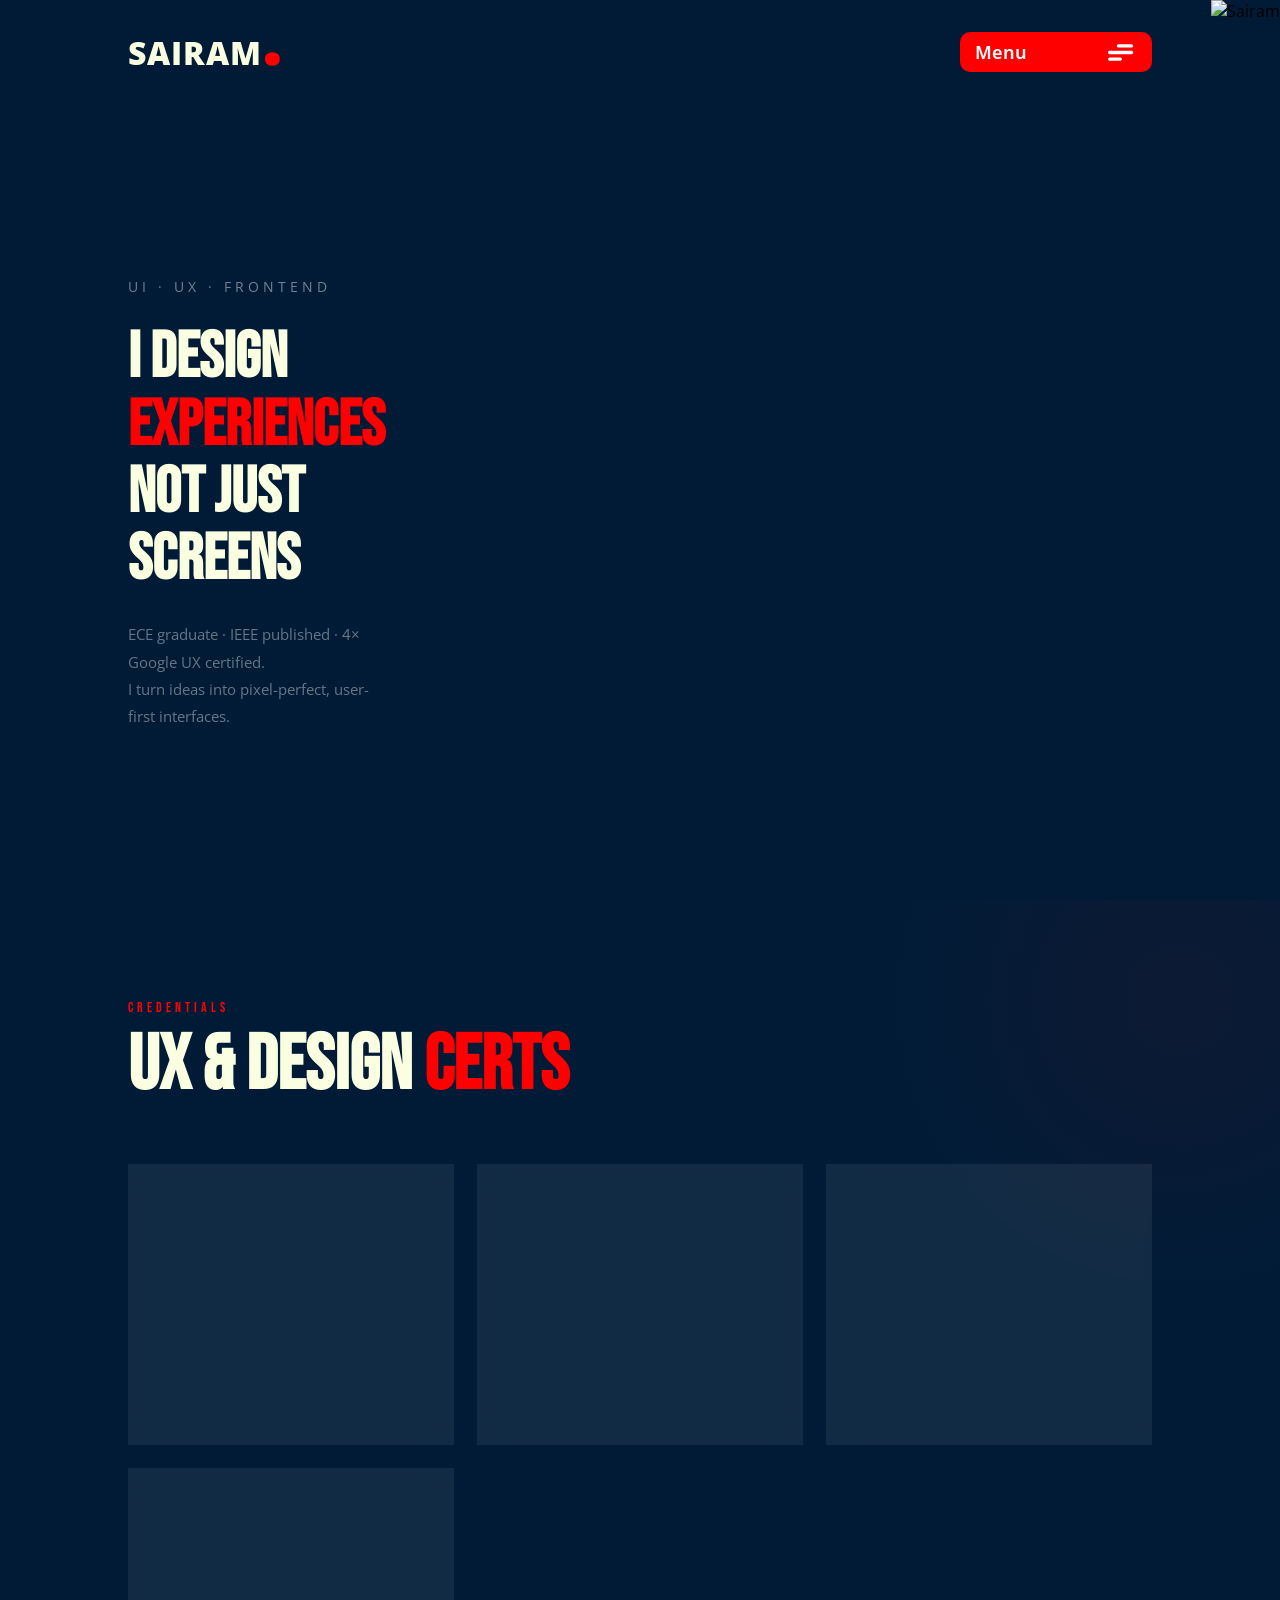
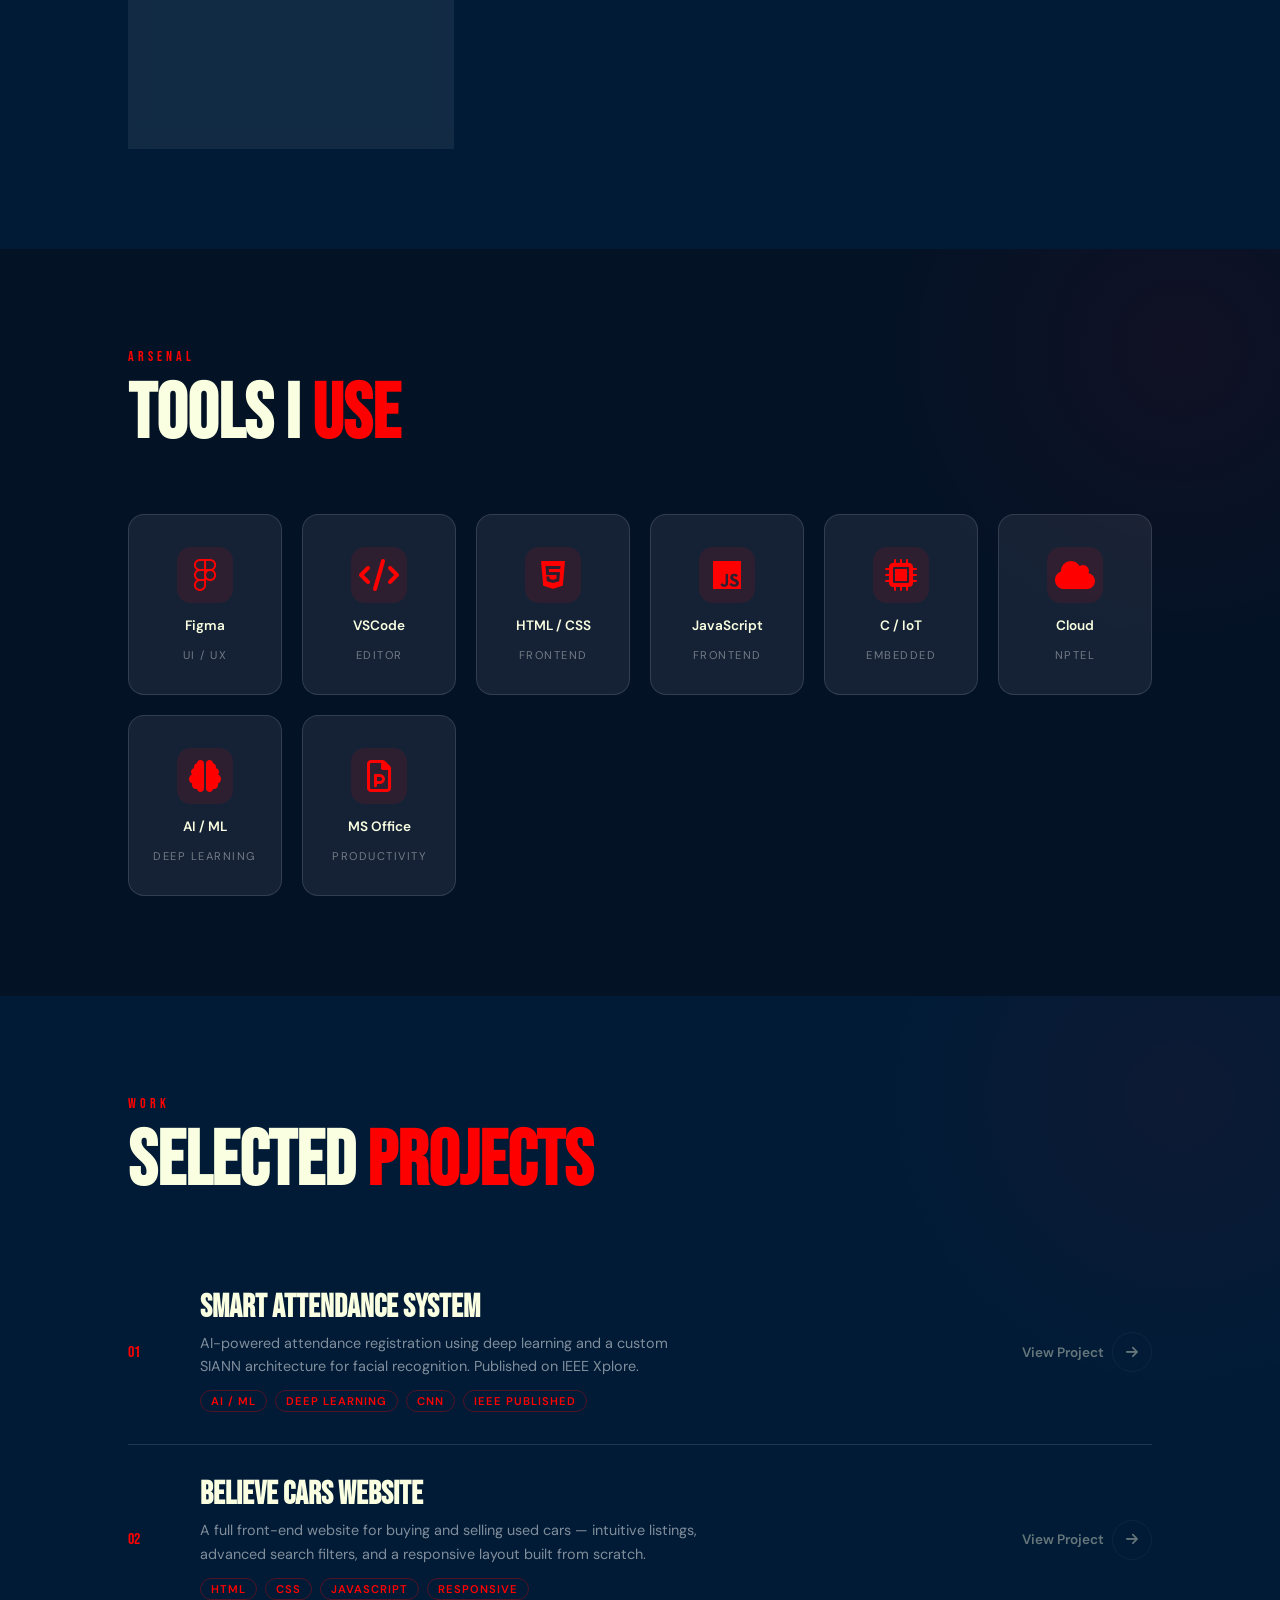
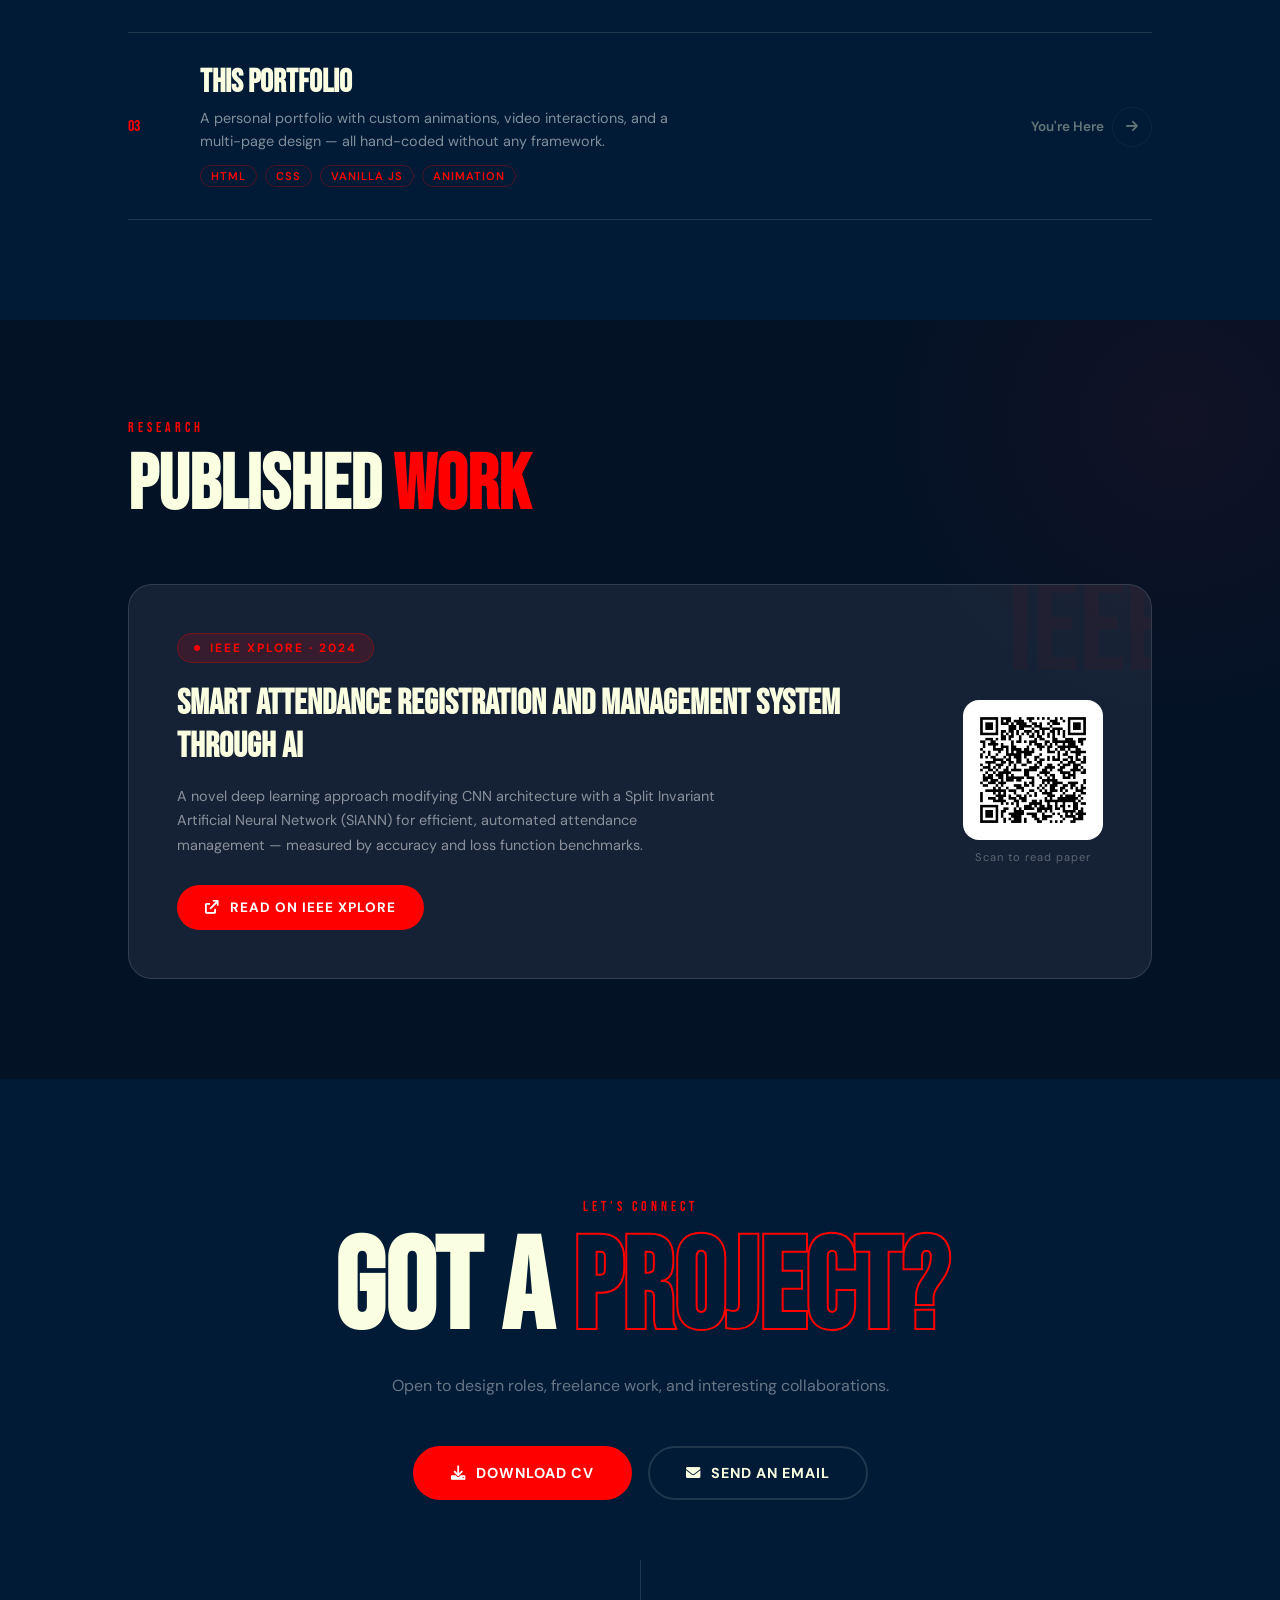
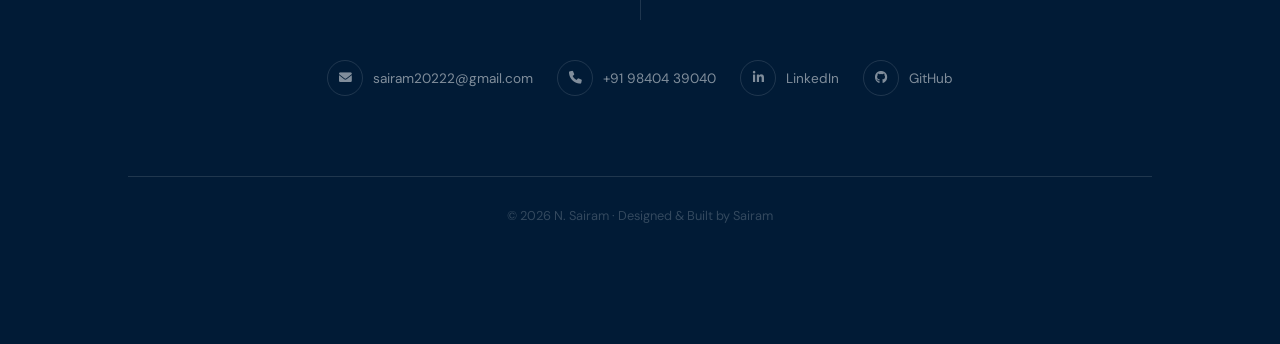
==== commit e3ac977b: "Updation" ====
--- a/designer.html
+++ b/designer.html
@@ -597,8 +597,8 @@
         <section class="menu-container">
           <div class="menu-list" onclick="window.location='index.html'">Home</div>
           <div class="menu-list" onclick="window.location='qaengineer.html'">The QA Engineer</div>
-          <div class="menu-list">Portfolio</div>
-          <div class="menu-list">Contact</div>
+          <div class="menu-list" onclick="window.location='portfolio.html'">Portfolio</div>
+          <div class="menu-list" onclick="window.location='social.html'">Contact</div>
         </section>
       </label>
     </header>
@@ -835,7 +835,7 @@
     <p class="cta-sub reveal">Open to design roles, freelance work, and interesting collaborations.</p>
 
     <div class="cta-buttons reveal">
-      <a href="Cv_qr_.pdf" download class="cta-btn-primary">
+      <a href="Sairam N_Resume.pdf" download class="cta-btn-primary">
         <i class="fa-solid fa-download"></i>
         Download CV
       </a>
